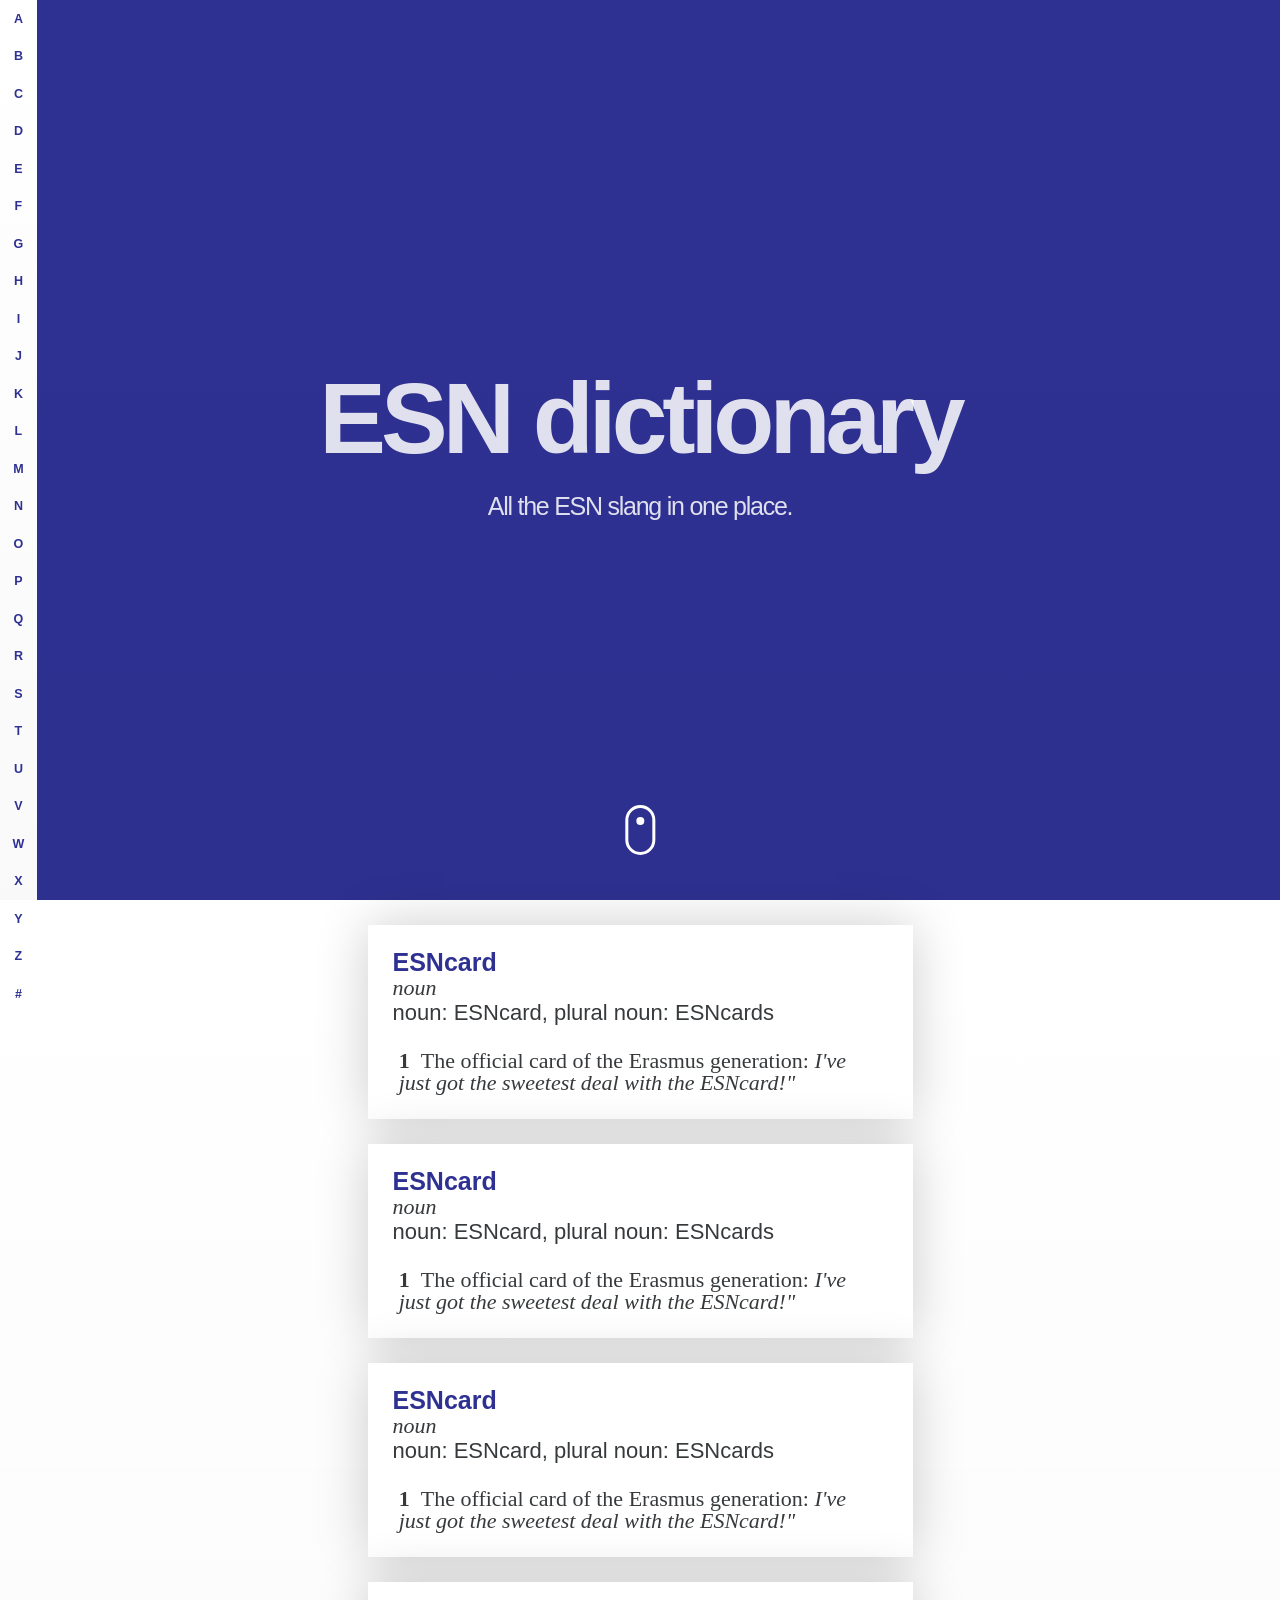
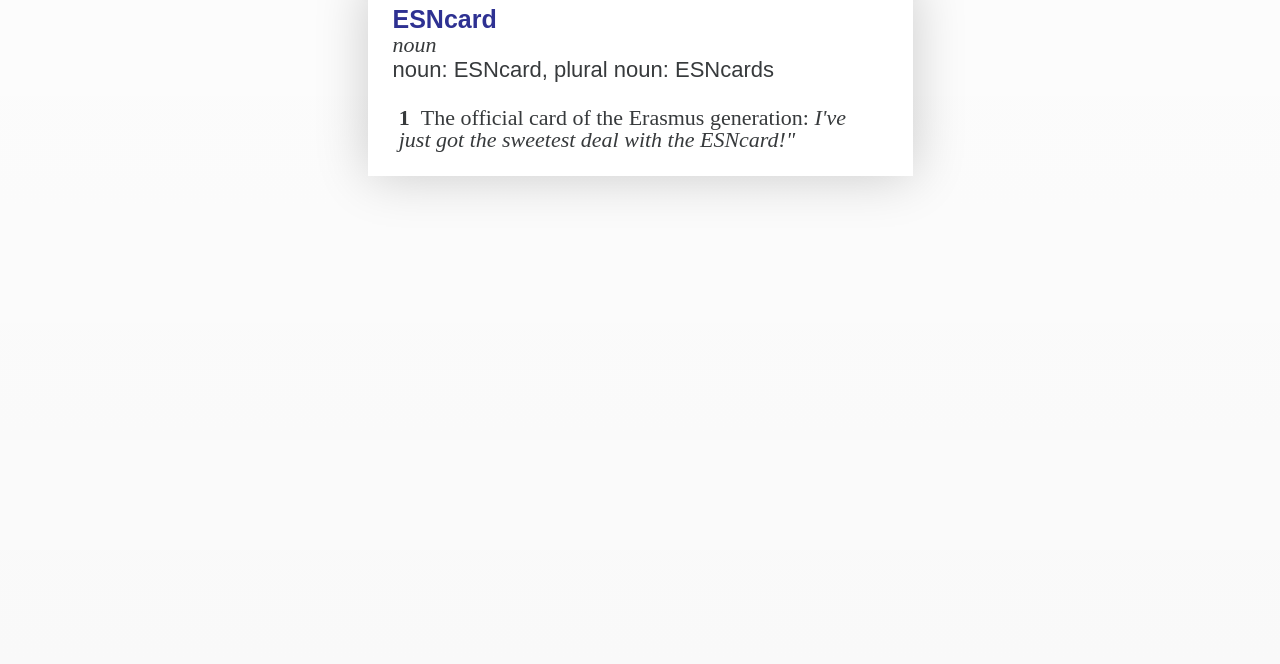
==== index.html @ f8bcb5be "initial commit" ====
<!DOCTYPE html>
<html lang="en">
<head>
	<meta charset="utf-8">
  <meta name="viewport" content="width=device-width, initial-scale=1, shrink-to-fit=no">
  <meta http-equiv="x-ua-compatible" content="ie=edge">
	<!-- The above 3 meta tags *must* come first in the head; any other head content must come *after* these tags -->
	<title>Origin</title>

  <!-- Fonts -->
  
  <!-- Origin -->
  <link rel="stylesheet" href="stylesheets/origin.css">

  <!-- Vendor styles -->
  <link rel="stylesheet" href="https://maxcdn.bootstrapcdn.com/font-awesome/4.5.0/css/font-awesome.min.css">

  <!-- Favicons -->
  <link rel="apple-touch-icon" sizes="57x57" href="images/favicon/apple-icon-57x57.png">
  <link rel="apple-touch-icon" sizes="60x60" href="images/favicon/apple-icon-60x60.png">
  <link rel="apple-touch-icon" sizes="72x72" href="images/favicon/apple-icon-72x72.png">
  <link rel="apple-touch-icon" sizes="76x76" href="images/favicon/apple-icon-76x76.png">
  <link rel="apple-touch-icon" sizes="114x114" href="images/favicon/apple-icon-114x114.png">
  <link rel="apple-touch-icon" sizes="120x120" href="images/favicon/apple-icon-120x120.png">
  <link rel="apple-touch-icon" sizes="144x144" href="images/favicon/apple-icon-144x144.png">
  <link rel="apple-touch-icon" sizes="152x152" href="images/favicon/apple-icon-152x152.png">
  <link rel="apple-touch-icon" sizes="180x180" href="images/favicon/apple-icon-180x180.png">
  <link rel="icon" type="image/png" sizes="192x192"  href="images/favicon/android-icon-192x192.png">
  <link rel="icon" type="image/png" sizes="32x32" href="images/favicon/favicon-32x32.png">
  <link rel="icon" type="image/png" sizes="96x96" href="images/favicon/favicon-96x96.png">
  <link rel="icon" type="image/png" sizes="16x16" href="images/favicon/favicon-16x16.png">
  <meta name="msapplication-TileColor" content="#ffffff">
  <meta name="msapplication-TileImage" content="/ms-icon-144x144.png">
  <meta name="theme-color" content="#ffffff">

  <!-- HTML5 shim and Respond.js for IE8 support of HTML5 elements and media queries -->
  <!-- WARNING: Respond.js doesn't work if you view the page via file:// -->
    <!--[if lt IE 9]>
      <script src="https://oss.maxcdn.com/html5shiv/3.7.2/html5shiv.min.js"></script>
      <script src="https://oss.maxcdn.com/respond/1.4.2/respond.min.js"></script>
      <![endif]-->
</head>

<body>

  <section class="hero"><anchor name="home"></anchor>
    <div class="hero__content">
      <div class="container-fluid">
        <div class="row rhythm">
          <div class="col-xs-12">
            <h1 class="h1">ESN dictionary</h1>
            <h2 class="h5">All the ESN slang in one place.</h2>
          </div>
        </div>
      </div>
    </div>
    <a class="mouse-scroll" href="#a"> 
      <span class="mouse">
        <span class="mouse-movement"> 
        </span>
      </span>
      <span class="mouse-message fadeIn">scroll</span> 
    </a>
  </section>

  <section class="navbar navbar--vertical font__weight--bold">
    <div class="nav__item nav__item--padded nav__item--small nav__item--zoom nav__item--hover">A</div>
    <div class="nav__item nav__item--padded nav__item--small nav__item--zoom nav__item--hover">B</div>
    <div class="nav__item nav__item--padded nav__item--small nav__item--zoom nav__item--hover">C</div>
    <div class="nav__item nav__item--padded nav__item--small nav__item--zoom nav__item--hover">D</div>
    <div class="nav__item nav__item--padded nav__item--small nav__item--zoom nav__item--hover">E</div>
    <div class="nav__item nav__item--padded nav__item--small nav__item--zoom nav__item--hover">F</div>
    <div class="nav__item nav__item--padded nav__item--small nav__item--zoom nav__item--hover">G</div>
    <div class="nav__item nav__item--padded nav__item--small nav__item--zoom nav__item--hover">H</div>
    <div class="nav__item nav__item--padded nav__item--small nav__item--zoom nav__item--hover">I</div>
    <div class="nav__item nav__item--padded nav__item--small nav__item--zoom nav__item--hover">J</div>
    <div class="nav__item nav__item--padded nav__item--small nav__item--zoom nav__item--hover">K</div>
    <div class="nav__item nav__item--padded nav__item--small nav__item--zoom nav__item--hover">L</div>
    <div class="nav__item nav__item--padded nav__item--small nav__item--zoom nav__item--hover">M</div>
    <div class="nav__item nav__item--padded nav__item--small nav__item--zoom nav__item--hover">N</div>
    <div class="nav__item nav__item--padded nav__item--small nav__item--zoom nav__item--hover">O</div>
    <div class="nav__item nav__item--padded nav__item--small nav__item--zoom nav__item--hover">P</div>
    <div class="nav__item nav__item--padded nav__item--small nav__item--zoom nav__item--hover">Q</div>
    <div class="nav__item nav__item--padded nav__item--small nav__item--zoom nav__item--hover">R</div>
    <div class="nav__item nav__item--padded nav__item--small nav__item--zoom nav__item--hover">S</div>
    <div class="nav__item nav__item--padded nav__item--small nav__item--zoom nav__item--hover">T</div>
    <div class="nav__item nav__item--padded nav__item--small nav__item--zoom nav__item--hover">U</div>
    <div class="nav__item nav__item--padded nav__item--small nav__item--zoom nav__item--hover">V</div>
    <div class="nav__item nav__item--padded nav__item--small nav__item--zoom nav__item--hover">W</div>
    <div class="nav__item nav__item--padded nav__item--small nav__item--zoom nav__item--hover">X</div>
    <div class="nav__item nav__item--padded nav__item--small nav__item--zoom nav__item--hover">Y</div>
    <div class="nav__item nav__item--padded nav__item--small nav__item--zoom nav__item--hover">Z</div>
    <div class="nav__item nav__item--padded nav__item--small nav__item--zoom nav__item--hover">#</div>
  </section>

  <section class="dictionary">
    <div class="container">
      <div class="row"><anchor name="a"></anchor>
        <div class="col-lg-6 col-lg-push-3 rhythm">
          <div class="dictionary__entry card animate">
            <div class="card__content">
              <p class="dictionary__phrase rhythm--self">ESNcard</p>
              <p class="dictionary__type">noun</p>
              <p class="dictionary__grammar">noun: ESNcard, plural noun: ESNcards</p>
              <ol class="dictionary__explanation">
                <li><span class="dictionary__description">The official card of the Erasmus generation</span>: <span class="dictionary__usage">I've just got the sweetest deal with the ESNcard!"</span></li>
              <ol>
            </div>
          </div>
          <div class="dictionary__entry card animate">
            <div class="card__content">
              <p class="dictionary__phrase rhythm--self">ESNcard</p>
              <p class="dictionary__type">noun</p>
              <p class="dictionary__grammar">noun: ESNcard, plural noun: ESNcards</p>
              <ol class="dictionary__explanation">
                <li><span class="dictionary__description">The official card of the Erasmus generation</span>: <span class="dictionary__usage">I've just got the sweetest deal with the ESNcard!"</span></li>
              <ol>
            </div>
          </div>
          <div class="dictionary__entry card animate">
            <div class="card__content">
              <p class="dictionary__phrase rhythm--self">ESNcard</p>
              <p class="dictionary__type">noun</p>
              <p class="dictionary__grammar">noun: ESNcard, plural noun: ESNcards</p>
              <ol class="dictionary__explanation">
                <li><span class="dictionary__description">The official card of the Erasmus generation</span>: <span class="dictionary__usage">I've just got the sweetest deal with the ESNcard!"</span></li>
              <ol>
            </div>
          </div>
          <div class="dictionary__entry card animate">
            <div class="card__content">
              <p class="dictionary__phrase rhythm--self">ESNcard</p>
              <p class="dictionary__type">noun</p>
              <p class="dictionary__grammar">noun: ESNcard, plural noun: ESNcards</p>
              <ol class="dictionary__explanation">
                <li><span class="dictionary__description">The official card of the Erasmus generation</span>: <span class="dictionary__usage">I've just got the sweetest deal with the ESNcard!"</span></li>
              <ol>
            </div>
          </div>
          <div class="dictionary__entry card animate">
            <div class="card__content">
              <p class="dictionary__phrase rhythm--self">ESNcard</p>
              <p class="dictionary__type">noun</p>
              <p class="dictionary__grammar">noun: ESNcard, plural noun: ESNcards</p>
              <ol class="dictionary__explanation">
                <li><span class="dictionary__description">The official card of the Erasmus generation</span>: <span class="dictionary__usage">I've just got the sweetest deal with the ESNcard!"</span></li>
              <ol>
            </div>
          </div>
          <div class="dictionary__entry card animate">
            <div class="card__content">
              <p class="dictionary__phrase rhythm--self">ESNcard</p>
              <p class="dictionary__type">noun</p>
              <p class="dictionary__grammar">noun: ESNcard, plural noun: ESNcards</p>
              <ol class="dictionary__explanation">
                <li><span class="dictionary__description">The official card of the Erasmus generation</span>: <span class="dictionary__usage">I've just got the sweetest deal with the ESNcard!"</span></li>
              <ol>
            </div>
          </div>
        </div>
      </div>
    </div>
  </section>

  <script src="https://ajax.googleapis.com/ajax/libs/jquery/2.1.4/jquery.min.js"></script>
  <script src="js/scrollreveal.js"></script>
  <script src="js/origin.js"></script>

  <script>
  </script>

</body>
</html>
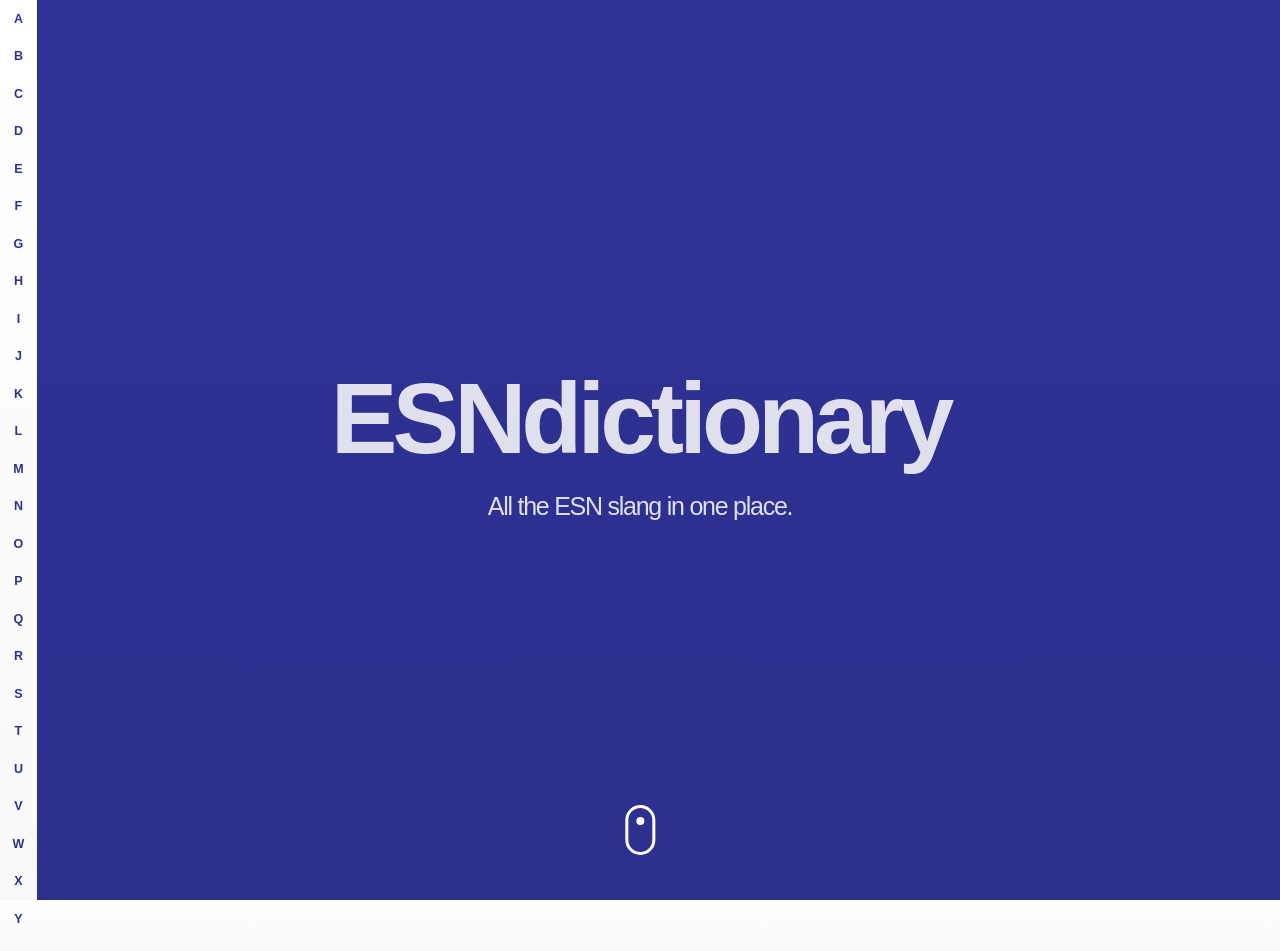
==== commit 8c04c17c: "data in place" ====
--- a/index.html
+++ b/index.html
@@ -48,7 +48,7 @@
       <div class="container-fluid">
         <div class="row rhythm">
           <div class="col-xs-12">
-            <h1 class="h1">ESN dictionary</h1>
+            <h1 class="h1">ESNdictionary</h1>
             <h2 class="h5">All the ESN slang in one place.</h2>
           </div>
         </div>
@@ -96,78 +96,75 @@
   <section class="dictionary">
     <div class="container">
       <div class="row"><anchor name="a"></anchor>
-        <div class="col-lg-6 col-lg-push-3 rhythm">
-          <div class="dictionary__entry card animate">
-            <div class="card__content">
-              <p class="dictionary__phrase rhythm--self">ESNcard</p>
-              <p class="dictionary__type">noun</p>
-              <p class="dictionary__grammar">noun: ESNcard, plural noun: ESNcards</p>
-              <ol class="dictionary__explanation">
-                <li><span class="dictionary__description">The official card of the Erasmus generation</span>: <span class="dictionary__usage">I've just got the sweetest deal with the ESNcard!"</span></li>
-              <ol>
-            </div>
-          </div>
-          <div class="dictionary__entry card animate">
-            <div class="card__content">
-              <p class="dictionary__phrase rhythm--self">ESNcard</p>
-              <p class="dictionary__type">noun</p>
-              <p class="dictionary__grammar">noun: ESNcard, plural noun: ESNcards</p>
-              <ol class="dictionary__explanation">
-                <li><span class="dictionary__description">The official card of the Erasmus generation</span>: <span class="dictionary__usage">I've just got the sweetest deal with the ESNcard!"</span></li>
-              <ol>
-            </div>
-          </div>
-          <div class="dictionary__entry card animate">
-            <div class="card__content">
-              <p class="dictionary__phrase rhythm--self">ESNcard</p>
-              <p class="dictionary__type">noun</p>
-              <p class="dictionary__grammar">noun: ESNcard, plural noun: ESNcards</p>
-              <ol class="dictionary__explanation">
-                <li><span class="dictionary__description">The official card of the Erasmus generation</span>: <span class="dictionary__usage">I've just got the sweetest deal with the ESNcard!"</span></li>
-              <ol>
-            </div>
-          </div>
-          <div class="dictionary__entry card animate">
-            <div class="card__content">
-              <p class="dictionary__phrase rhythm--self">ESNcard</p>
-              <p class="dictionary__type">noun</p>
-              <p class="dictionary__grammar">noun: ESNcard, plural noun: ESNcards</p>
-              <ol class="dictionary__explanation">
-                <li><span class="dictionary__description">The official card of the Erasmus generation</span>: <span class="dictionary__usage">I've just got the sweetest deal with the ESNcard!"</span></li>
-              <ol>
-            </div>
-          </div>
-          <div class="dictionary__entry card animate">
-            <div class="card__content">
-              <p class="dictionary__phrase rhythm--self">ESNcard</p>
-              <p class="dictionary__type">noun</p>
-              <p class="dictionary__grammar">noun: ESNcard, plural noun: ESNcards</p>
-              <ol class="dictionary__explanation">
-                <li><span class="dictionary__description">The official card of the Erasmus generation</span>: <span class="dictionary__usage">I've just got the sweetest deal with the ESNcard!"</span></li>
-              <ol>
-            </div>
-          </div>
-          <div class="dictionary__entry card animate">
-            <div class="card__content">
-              <p class="dictionary__phrase rhythm--self">ESNcard</p>
-              <p class="dictionary__type">noun</p>
-              <p class="dictionary__grammar">noun: ESNcard, plural noun: ESNcards</p>
-              <ol class="dictionary__explanation">
-                <li><span class="dictionary__description">The official card of the Erasmus generation</span>: <span class="dictionary__usage">I've just got the sweetest deal with the ESNcard!"</span></li>
-              <ol>
-            </div>
-          </div>
+        <div id="dictionary__entries" class="col-lg-6 col-lg-push-3 rhythm">
+          
         </div>
       </div>
     </div>
   </section>
+
+<div id="dictionary__entry" style="display:none">
+  <div class="dictionary__entry card animate">
+    <div class="card__content">
+      <p class="dictionary__phrase rhythm--self">ESNcard</p>
+      <p class="dictionary__type">noun</p>
+      <p class="dictionary__grammar">noun: ESNcard, plural noun: ESNcards</p>
+      <ol class="dictionary__explanation">
+        <li><span class="dictionary__description">The official card of the Erasmus generation</span>: <span class="dictionary__usage">"I've just got the sweetest deal with the ESNcard!"</span></li>
+      <ol>
+    </div>
+  </div>
+</div>
 
   <script src="https://ajax.googleapis.com/ajax/libs/jquery/2.1.4/jquery.min.js"></script>
   <script src="js/scrollreveal.js"></script>
   <script src="js/origin.js"></script>
 
   <script>
-  </script>
+
+  dictionaryEntries = document.getElementById('dictionary__entries');
+
+  sr = ScrollReveal();
+  sr.reveal('.animate', { container: dictionaryEntries });
+ 
+  // ID of the Google Spreadsheet
+  //https://docs.google.com/spreadsheets/d/10z3kwGXRzjqd2Y3V35cyFyMAIQ-R-SEk0FNOIfI0zis/pubhtml
+  var spreadsheetID = "10z3kwGXRzjqd2Y3V35cyFyMAIQ-R-SEk0FNOIfI0zis";
+
+  // Make sure it is public or set to Anyone with link can view 
+  var url = "https://spreadsheets.google.com/feeds/list/" + spreadsheetID + "/od6/public/values?alt=json";
+
+  var cardTemplate = $('#dictionary__entry').html();
+
+  $.getJSON(url, function(result) {
+
+    console.log(result.feed.entry);
+
+    var entries = result.feed.entry.map( function (entry) {
+          
+      var card = $($('<div>').html(cardTemplate).children()[0]);
+
+      card.find('.dictionary__phrase').text(entry.gsx$phrase.$t);
+      card.find('.dictionary__type').text(entry.gsx$type.$t);
+      card.find('.dictionary__grammar').text(entry.gsx$grammar.$t);
+      card.find('.dictionary__description').text(entry.gsx$numbereddescription.$t);
+      card.find('.dictionary__usage').text(entry.gsx$usageexample.$t);
+
+      return card;
+
+    });
+
+    $('#dictionary__entries').html(entries);
+    sr.sync();
+
+  });
+
+    //$(entry).each(function(){
+      // Column names are name, age, etc.
+      //$('.results').prepend('<h2>'+this.gsx$name.$t+'</h2><p>'+this.gsx$age.$t+'</p>');
+    //});
+ 
+</script>
 
 </body>
 </html>
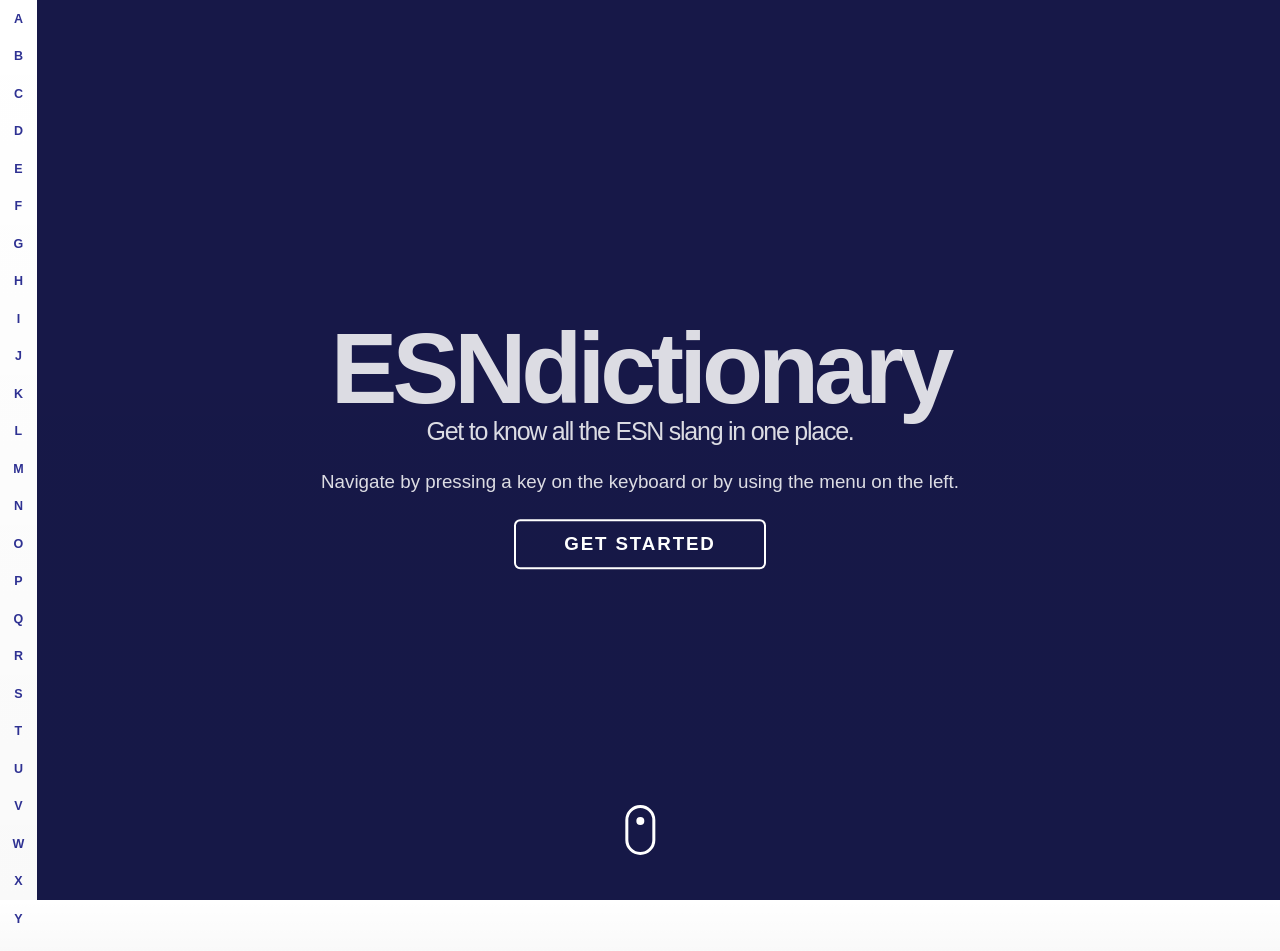
==== commit 3cd789de: "js files moved separately" ====
--- a/index.html
+++ b/index.html
@@ -5,7 +5,7 @@
   <meta name="viewport" content="width=device-width, initial-scale=1, shrink-to-fit=no">
   <meta http-equiv="x-ua-compatible" content="ie=edge">
 	<!-- The above 3 meta tags *must* come first in the head; any other head content must come *after* these tags -->
-	<title>Origin</title>
+	<title>ESNdictionary</title>
 
   <!-- Fonts -->
   
@@ -44,12 +44,17 @@
 <body>
 
   <section class="hero"><anchor name="home"></anchor>
+    <div class="hero__image bghero">
+      <div class="image__darkener"></div>
+    </div>
     <div class="hero__content">
       <div class="container-fluid">
-        <div class="row rhythm">
+        <div class="row">
           <div class="col-xs-12">
             <h1 class="h1">ESNdictionary</h1>
-            <h2 class="h5">All the ESN slang in one place.</h2>
+            <h2 class="h5">Get to know all the ESN slang in one place.</h2>
+            <p class="h6 rhythm">Navigate by pressing a key on the keyboard or by using the menu on the left.</p>
+            <a href="#a" class="button button--large button--secondary button--inverse">Get started</a>
           </div>
         </div>
       </div>
@@ -64,33 +69,33 @@
   </section>
 
   <section class="navbar navbar--vertical font__weight--bold">
-    <div class="nav__item nav__item--padded nav__item--small nav__item--zoom nav__item--hover">A</div>
-    <div class="nav__item nav__item--padded nav__item--small nav__item--zoom nav__item--hover">B</div>
-    <div class="nav__item nav__item--padded nav__item--small nav__item--zoom nav__item--hover">C</div>
-    <div class="nav__item nav__item--padded nav__item--small nav__item--zoom nav__item--hover">D</div>
-    <div class="nav__item nav__item--padded nav__item--small nav__item--zoom nav__item--hover">E</div>
-    <div class="nav__item nav__item--padded nav__item--small nav__item--zoom nav__item--hover">F</div>
-    <div class="nav__item nav__item--padded nav__item--small nav__item--zoom nav__item--hover">G</div>
-    <div class="nav__item nav__item--padded nav__item--small nav__item--zoom nav__item--hover">H</div>
-    <div class="nav__item nav__item--padded nav__item--small nav__item--zoom nav__item--hover">I</div>
-    <div class="nav__item nav__item--padded nav__item--small nav__item--zoom nav__item--hover">J</div>
-    <div class="nav__item nav__item--padded nav__item--small nav__item--zoom nav__item--hover">K</div>
-    <div class="nav__item nav__item--padded nav__item--small nav__item--zoom nav__item--hover">L</div>
-    <div class="nav__item nav__item--padded nav__item--small nav__item--zoom nav__item--hover">M</div>
-    <div class="nav__item nav__item--padded nav__item--small nav__item--zoom nav__item--hover">N</div>
-    <div class="nav__item nav__item--padded nav__item--small nav__item--zoom nav__item--hover">O</div>
-    <div class="nav__item nav__item--padded nav__item--small nav__item--zoom nav__item--hover">P</div>
-    <div class="nav__item nav__item--padded nav__item--small nav__item--zoom nav__item--hover">Q</div>
-    <div class="nav__item nav__item--padded nav__item--small nav__item--zoom nav__item--hover">R</div>
-    <div class="nav__item nav__item--padded nav__item--small nav__item--zoom nav__item--hover">S</div>
-    <div class="nav__item nav__item--padded nav__item--small nav__item--zoom nav__item--hover">T</div>
-    <div class="nav__item nav__item--padded nav__item--small nav__item--zoom nav__item--hover">U</div>
-    <div class="nav__item nav__item--padded nav__item--small nav__item--zoom nav__item--hover">V</div>
-    <div class="nav__item nav__item--padded nav__item--small nav__item--zoom nav__item--hover">W</div>
-    <div class="nav__item nav__item--padded nav__item--small nav__item--zoom nav__item--hover">X</div>
-    <div class="nav__item nav__item--padded nav__item--small nav__item--zoom nav__item--hover">Y</div>
-    <div class="nav__item nav__item--padded nav__item--small nav__item--zoom nav__item--hover">Z</div>
-    <div class="nav__item nav__item--padded nav__item--small nav__item--zoom nav__item--hover">#</div>
+    <div class="nav__item nav__item--padded nav__item--small nav__item--zoom nav__item--hover"><a href="#a">A</a></div>
+    <div class="nav__item nav__item--padded nav__item--small nav__item--zoom nav__item--hover"><a href="#b">B</a></div>
+    <div class="nav__item nav__item--padded nav__item--small nav__item--zoom nav__item--hover"><a href="#c">C</a></div>
+    <div class="nav__item nav__item--padded nav__item--small nav__item--zoom nav__item--hover"><a href="#d">D</a></div>
+    <div class="nav__item nav__item--padded nav__item--small nav__item--zoom nav__item--hover"><a href="#e">E</a></div>
+    <div class="nav__item nav__item--padded nav__item--small nav__item--zoom nav__item--hover"><a href="#f">F</a></div>
+    <div class="nav__item nav__item--padded nav__item--small nav__item--zoom nav__item--hover"><a href="#g">G</a></div>
+    <div class="nav__item nav__item--padded nav__item--small nav__item--zoom nav__item--hover"><a href="#h">H</a></div>
+    <div class="nav__item nav__item--padded nav__item--small nav__item--zoom nav__item--hover"><a href="#i">I</a></div>
+    <div class="nav__item nav__item--padded nav__item--small nav__item--zoom nav__item--hover"><a href="#j">J</a></div>
+    <div class="nav__item nav__item--padded nav__item--small nav__item--zoom nav__item--hover"><a href="#k">K</a></div>
+    <div class="nav__item nav__item--padded nav__item--small nav__item--zoom nav__item--hover"><a href="#l">L</a></div>
+    <div class="nav__item nav__item--padded nav__item--small nav__item--zoom nav__item--hover"><a href="#m">M</a></div>
+    <div class="nav__item nav__item--padded nav__item--small nav__item--zoom nav__item--hover"><a href="#n">N</a></div>
+    <div class="nav__item nav__item--padded nav__item--small nav__item--zoom nav__item--hover"><a href="#o">O</a></div>
+    <div class="nav__item nav__item--padded nav__item--small nav__item--zoom nav__item--hover"><a href="#p">P</a></div>
+    <div class="nav__item nav__item--padded nav__item--small nav__item--zoom nav__item--hover"><a href="#q">Q</a></div>
+    <div class="nav__item nav__item--padded nav__item--small nav__item--zoom nav__item--hover"><a href="#e">R</a></div>
+    <div class="nav__item nav__item--padded nav__item--small nav__item--zoom nav__item--hover"><a href="#s">S</a></div>
+    <div class="nav__item nav__item--padded nav__item--small nav__item--zoom nav__item--hover"><a href="#t">T</a></div>
+    <div class="nav__item nav__item--padded nav__item--small nav__item--zoom nav__item--hover"><a href="#u">U</a></div>
+    <div class="nav__item nav__item--padded nav__item--small nav__item--zoom nav__item--hover"><a href="#v">V</a></div>
+    <div class="nav__item nav__item--padded nav__item--small nav__item--zoom nav__item--hover"><a href="#w">W</a></div>
+    <div class="nav__item nav__item--padded nav__item--small nav__item--zoom nav__item--hover"><a href="#x">X</a></div>
+    <div class="nav__item nav__item--padded nav__item--small nav__item--zoom nav__item--hover"><a href="#y">Y</a></div>
+    <div class="nav__item nav__item--padded nav__item--small nav__item--zoom nav__item--hover"><a href="#z">Z</a></div>
+    <div class="nav__item nav__item--padded nav__item--small nav__item--zoom nav__item--hover"><a href="##">#</a></div>
   </section>
 
   <section class="dictionary">
@@ -104,13 +109,13 @@
   </section>
 
 <div id="dictionary__entry" style="display:none">
-  <div class="dictionary__entry card animate">
+  <div class="dictionary__entry card animate"><anchor class="dictionary__anchor" name=""></anchor>
     <div class="card__content">
-      <p class="dictionary__phrase rhythm--self">ESNcard</p>
-      <p class="dictionary__type">noun</p>
-      <p class="dictionary__grammar">noun: ESNcard, plural noun: ESNcards</p>
+      <p class="dictionary__phrase rhythm--self"></p>
+      <p class="dictionary__type"></p>
+      <p class="dictionary__grammar"></p>
       <ol class="dictionary__explanation">
-        <li><span class="dictionary__description">The official card of the Erasmus generation</span>: <span class="dictionary__usage">"I've just got the sweetest deal with the ESNcard!"</span></li>
+        <li><span class="dictionary__description"></span>:<br><span class="dictionary__usage"></span></li>
       <ol>
     </div>
   </div>
@@ -119,52 +124,9 @@
   <script src="https://ajax.googleapis.com/ajax/libs/jquery/2.1.4/jquery.min.js"></script>
   <script src="js/scrollreveal.js"></script>
   <script src="js/origin.js"></script>
+  <script src="js/interaction.js"></script>
 
-  <script>
 
-  dictionaryEntries = document.getElementById('dictionary__entries');
-
-  sr = ScrollReveal();
-  sr.reveal('.animate', { container: dictionaryEntries });
- 
-  // ID of the Google Spreadsheet
-  //https://docs.google.com/spreadsheets/d/10z3kwGXRzjqd2Y3V35cyFyMAIQ-R-SEk0FNOIfI0zis/pubhtml
-  var spreadsheetID = "10z3kwGXRzjqd2Y3V35cyFyMAIQ-R-SEk0FNOIfI0zis";
-
-  // Make sure it is public or set to Anyone with link can view 
-  var url = "https://spreadsheets.google.com/feeds/list/" + spreadsheetID + "/od6/public/values?alt=json";
-
-  var cardTemplate = $('#dictionary__entry').html();
-
-  $.getJSON(url, function(result) {
-
-    console.log(result.feed.entry);
-
-    var entries = result.feed.entry.map( function (entry) {
-          
-      var card = $($('<div>').html(cardTemplate).children()[0]);
-
-      card.find('.dictionary__phrase').text(entry.gsx$phrase.$t);
-      card.find('.dictionary__type').text(entry.gsx$type.$t);
-      card.find('.dictionary__grammar').text(entry.gsx$grammar.$t);
-      card.find('.dictionary__description').text(entry.gsx$numbereddescription.$t);
-      card.find('.dictionary__usage').text(entry.gsx$usageexample.$t);
-
-      return card;
-
-    });
-
-    $('#dictionary__entries').html(entries);
-    sr.sync();
-
-  });
-
-    //$(entry).each(function(){
-      // Column names are name, age, etc.
-      //$('.results').prepend('<h2>'+this.gsx$name.$t+'</h2><p>'+this.gsx$age.$t+'</p>');
-    //});
- 
-</script>
 
 </body>
 </html>
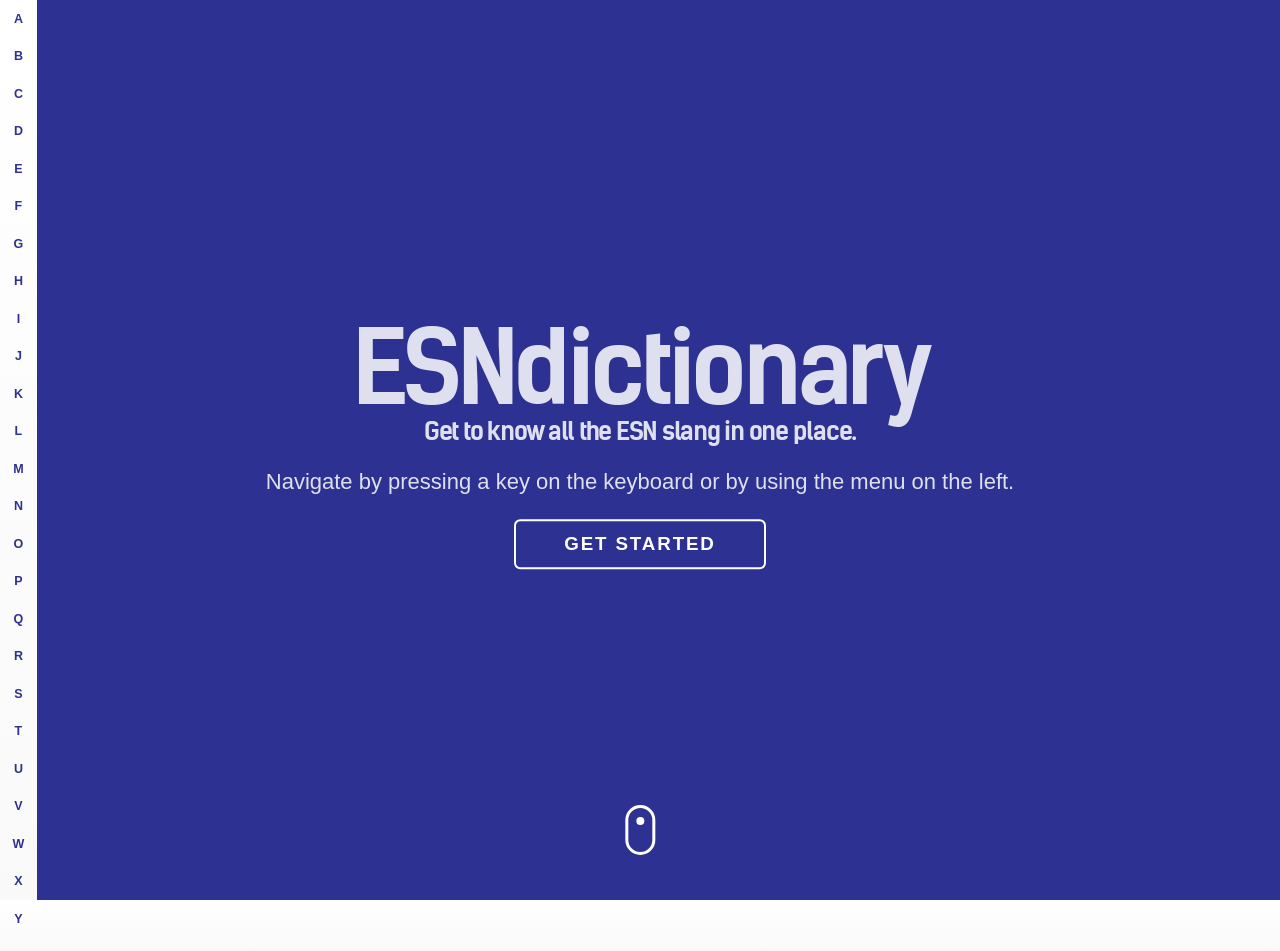
==== commit 6780bf0e: "version 0.1" ====
--- a/index.html
+++ b/index.html
@@ -44,8 +44,7 @@
 <body>
 
   <section class="hero"><anchor name="home"></anchor>
-    <div class="hero__image bghero">
-      <div class="image__darkener"></div>
+    <div class="hero__image image__darkener bghero">
     </div>
     <div class="hero__content">
       <div class="container-fluid">
@@ -53,7 +52,7 @@
           <div class="col-xs-12">
             <h1 class="h1">ESNdictionary</h1>
             <h2 class="h5">Get to know all the ESN slang in one place.</h2>
-            <p class="h6 rhythm">Navigate by pressing a key on the keyboard or by using the menu on the left.</p>
+            <p class="rhythm">Navigate by pressing a key on the keyboard or by using the menu on the left.</p>
             <a href="#a" class="button button--large button--secondary button--inverse">Get started</a>
           </div>
         </div>
@@ -111,11 +110,11 @@
 <div id="dictionary__entry" style="display:none">
   <div class="dictionary__entry card animate"><anchor class="dictionary__anchor" name=""></anchor>
     <div class="card__content">
-      <p class="dictionary__phrase rhythm--self"></p>
+      <p class="h6 dictionary__phrase rhythm--self"></p>
       <p class="dictionary__type"></p>
       <p class="dictionary__grammar"></p>
       <ol class="dictionary__explanation">
-        <li><span class="dictionary__description"></span>:<br><span class="dictionary__usage"></span></li>
+        <li><span class="dictionary__description"></span><br><span class="dictionary__usage"></span></li>
       <ol>
     </div>
   </div>
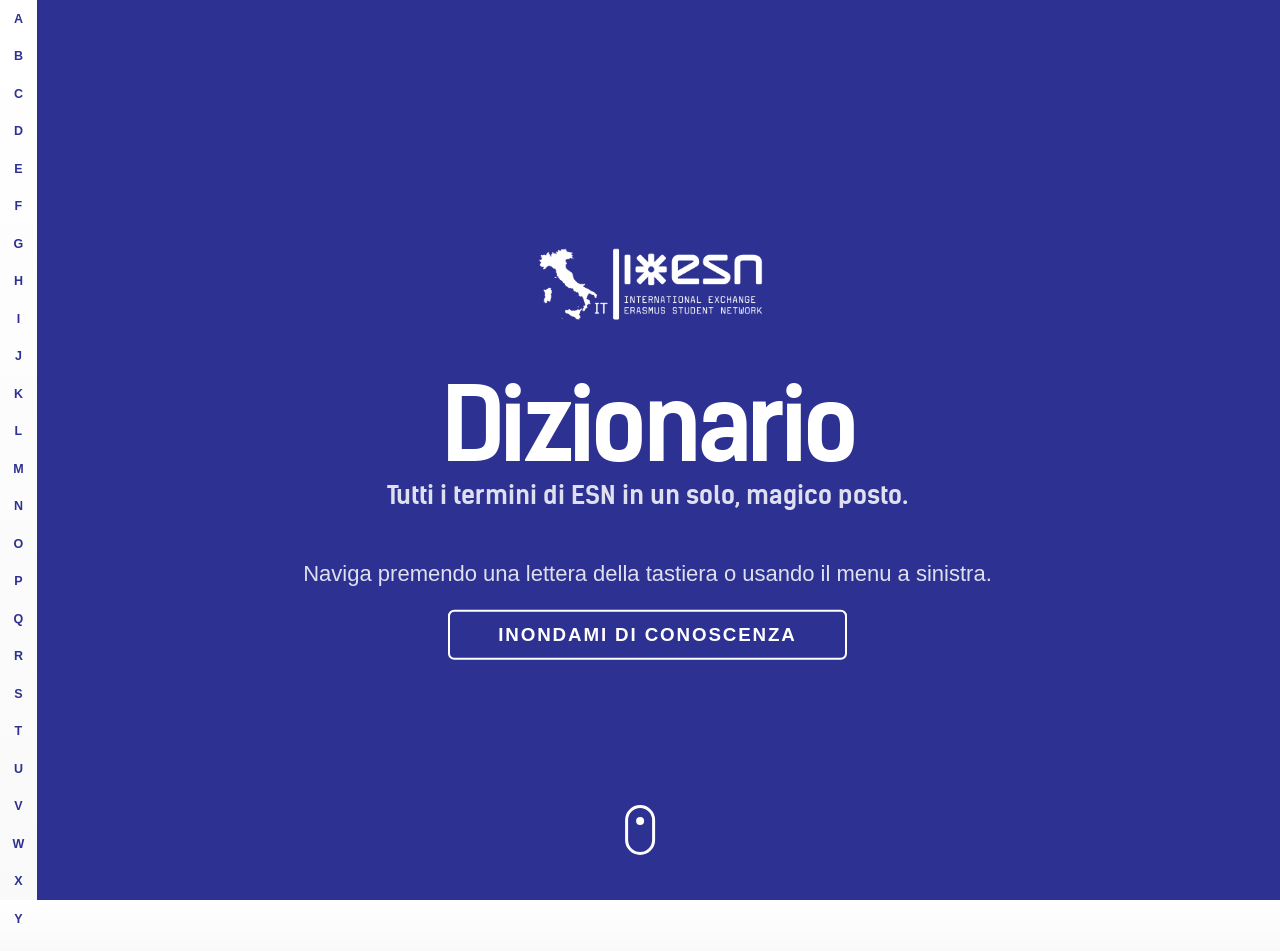
==== commit 6be4f7d5: "init ESN Italy" ====
--- a/index.html
+++ b/index.html
@@ -1,36 +1,16 @@
 <!DOCTYPE html>
-<html lang="en">
+<html lang="it">
 <head>
 	<meta charset="utf-8">
   <meta name="viewport" content="width=device-width, initial-scale=1, shrink-to-fit=no">
   <meta http-equiv="x-ua-compatible" content="ie=edge">
-	<!-- The above 3 meta tags *must* come first in the head; any other head content must come *after* these tags -->
-	<title>ESNdictionary</title>
+	<title>Dizionario ESN Italia</title>
 
-  <!-- Fonts -->
-  
-  <!-- Origin -->
   <link rel="stylesheet" href="stylesheets/origin.css">
+  <link rel="stylesheet" href="https://maxcdn.bootstrapcdn.com/font-awesome/4.5.0/css/font-awesome.min.css">
+  <link rel="stylesheet" href="stylesheets/custom.css">
 
-  <!-- Vendor styles -->
-  <link rel="stylesheet" href="https://maxcdn.bootstrapcdn.com/font-awesome/4.5.0/css/font-awesome.min.css">
-
-  <!-- Favicons -->
-  <link rel="apple-touch-icon" sizes="57x57" href="images/favicon/apple-icon-57x57.png">
-  <link rel="apple-touch-icon" sizes="60x60" href="images/favicon/apple-icon-60x60.png">
-  <link rel="apple-touch-icon" sizes="72x72" href="images/favicon/apple-icon-72x72.png">
-  <link rel="apple-touch-icon" sizes="76x76" href="images/favicon/apple-icon-76x76.png">
-  <link rel="apple-touch-icon" sizes="114x114" href="images/favicon/apple-icon-114x114.png">
-  <link rel="apple-touch-icon" sizes="120x120" href="images/favicon/apple-icon-120x120.png">
-  <link rel="apple-touch-icon" sizes="144x144" href="images/favicon/apple-icon-144x144.png">
-  <link rel="apple-touch-icon" sizes="152x152" href="images/favicon/apple-icon-152x152.png">
-  <link rel="apple-touch-icon" sizes="180x180" href="images/favicon/apple-icon-180x180.png">
-  <link rel="icon" type="image/png" sizes="192x192"  href="images/favicon/android-icon-192x192.png">
-  <link rel="icon" type="image/png" sizes="32x32" href="images/favicon/favicon-32x32.png">
-  <link rel="icon" type="image/png" sizes="96x96" href="images/favicon/favicon-96x96.png">
-  <link rel="icon" type="image/png" sizes="16x16" href="images/favicon/favicon-16x16.png">
-  <meta name="msapplication-TileColor" content="#ffffff">
-  <meta name="msapplication-TileImage" content="/ms-icon-144x144.png">
+  <link rel="icon" type="image/png" href="images/icon.png" />
   <meta name="theme-color" content="#ffffff">
 
   <!-- HTML5 shim and Respond.js for IE8 support of HTML5 elements and media queries -->
@@ -38,7 +18,7 @@
     <!--[if lt IE 9]>
       <script src="https://oss.maxcdn.com/html5shiv/3.7.2/html5shiv.min.js"></script>
       <script src="https://oss.maxcdn.com/respond/1.4.2/respond.min.js"></script>
-      <![endif]-->
+    <![endif]-->
 </head>
 
 <body>
@@ -50,10 +30,11 @@
       <div class="container-fluid">
         <div class="row">
           <div class="col-xs-12">
-            <h1 class="h1">ESNdictionary</h1>
-            <h2 class="h5">Get to know all the ESN slang in one place.</h2>
-            <p class="rhythm">Navigate by pressing a key on the keyboard or by using the menu on the left.</p>
-            <a href="#a" class="button button--large button--secondary button--inverse">Get started</a>
+            <img src="images/esn-italia-w.png" class="logo-country">
+            <h1 class="h1">Dizionario</h1>            
+            <h5 class="h5">Tutti i termini di ESN in un solo, magico posto.</h5>
+            <p class="rhythm">Naviga premendo una lettera della tastiera o usando il menu a sinistra.</p>
+            <a href="#a" class="button button--large button--secondary button--inverse">Inondami di conoscenza</a>
           </div>
         </div>
       </div>
@@ -63,7 +44,7 @@
         <span class="mouse-movement"> 
         </span>
       </span>
-      <span class="mouse-message fadeIn">scroll</span> 
+      <span class="mouse-message fadeIn">scorri</span> 
     </a>
   </section>
 
@@ -113,9 +94,11 @@
       <p class="h6 dictionary__phrase rhythm--self"></p>
       <p class="dictionary__type"></p>
       <p class="dictionary__grammar"></p>
-      <ol class="dictionary__explanation">
-        <li><span class="dictionary__description"></span><br><span class="dictionary__usage"></span></li>
-      <ol>
+      <p class="dictionary__explanation">
+        <ol class="dictionary__description"></ol>
+        <br>
+        <span class="dictionary__usage"></span>
+      <p>
     </div>
   </div>
 </div>
@@ -125,7 +108,5 @@
   <script src="js/origin.js"></script>
   <script src="js/interaction.js"></script>
 
-
-
 </body>
 </html>
--- a/stylesheets/custom.css
+++ b/stylesheets/custom.css
@@ -0,0 +1,42 @@
+p {
+  line-height: inherit;
+}
+
+.hero__content {
+  padding: 30px 30px 30px 45px;  
+}
+
+.logo-country {
+  max-width: 250px;
+  width: 70%;
+  margin-bottom: 60px;
+}
+
+.hero__content h1 {
+  color: white;
+  padding-bottom: 20px;
+}
+
+.hero__content h5 {
+  padding-bottom: 30px;
+}
+
+#dictionary__entries {
+  padding-left: 20px;
+}
+
+.dictionary__explanation > li::before, .dictionary__description:after {
+  display: none;
+}
+
+.dictionary__type {
+  padding-bottom: 10px;
+}
+
+.dictionary__grammar {
+  font-size: 0.8em;
+}
+
+.dictionary__usage {
+  font-size: 0.8em;
+}
